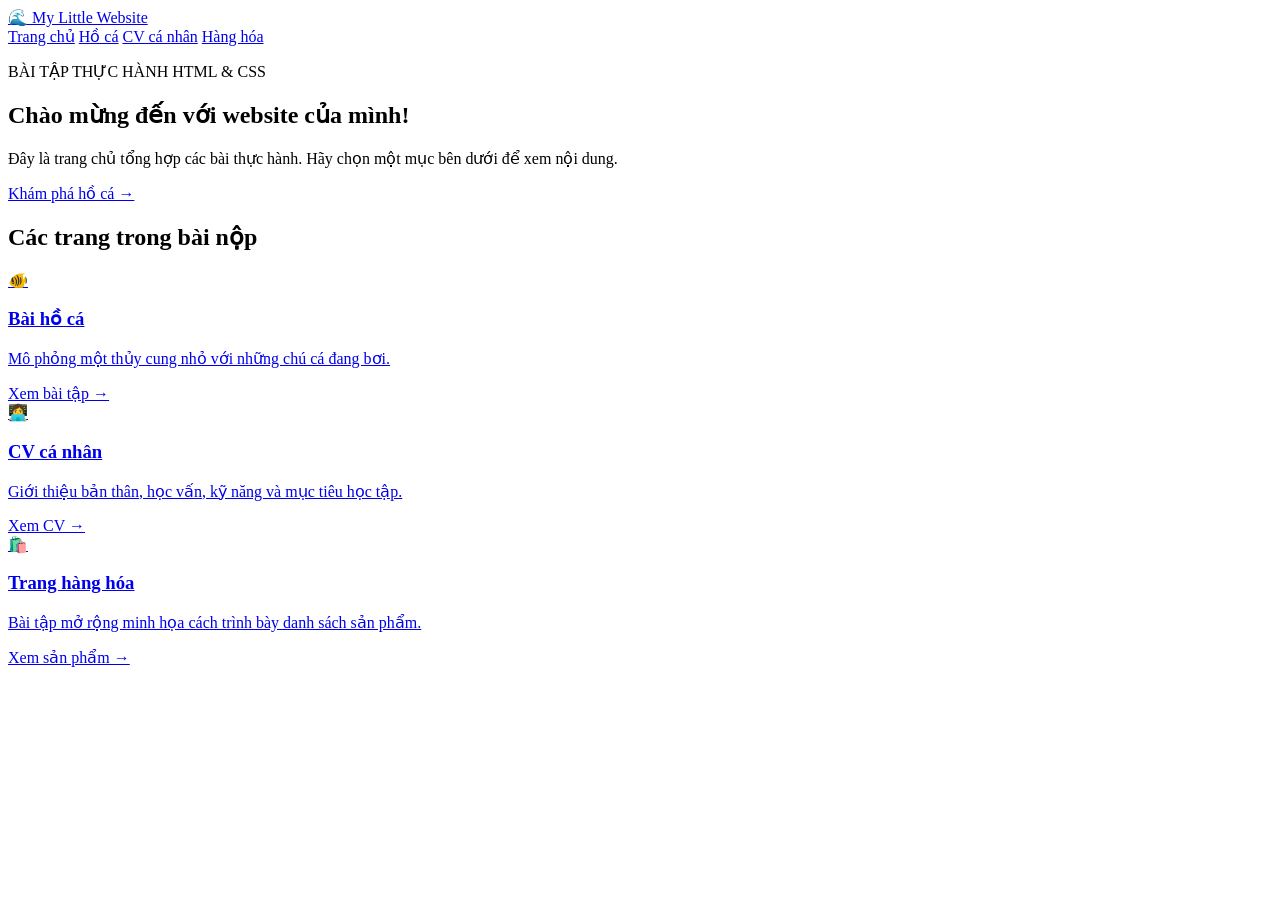
==== index.html @ 8339e743 "Add files via upload" ====
<!DOCTYPE html>
<html lang="vi">
<head>
  <meta charset="UTF-8">
  <meta name="viewport" content="width=device-width, initial-scale=1.0">
  <title>Website cá nhân | Trang chủ</title>
  <link rel="stylesheet" href="css/style.css">
</head>
<body>
  <header class="site-header">
    <a class="brand" href="index.html">🌊 My Little Website</a>
    <nav aria-label="Điều hướng chính">
      <a class="active" href="index.html">Trang chủ</a>
      <a href="aquarium.html">Hồ cá</a>
      <a href="cv.html">CV cá nhân</a>
      <a href="products.html">Hàng hóa</a>
    </nav>
  </header>

  <main>
    <section class="hero">
      <p class="eyebrow">BÀI TẬP THỰC HÀNH HTML & CSS</p>
      <h1>Chào mừng đến với website của mình!</h1>
      <p>Đây là trang chủ tổng hợp các bài thực hành. Hãy chọn một mục bên dưới để xem nội dung.</p>
      <a class="button" href="aquarium.html">Khám phá hồ cá →</a>
    </section>

    <section class="section">
      <h2>Các trang trong bài nộp</h2>
      <div class="card-grid">
        <a class="card" href="aquarium.html">
          <div class="card-icon">🐠</div><h3>Bài hồ cá</h3>
          <p>Mô phỏng một thủy cung nhỏ với những chú cá đang bơi.</p>
          <span class="card-link">Xem bài tập →</span>
        </a>
        <a class="card" href="cv.html">
          <div class="card-icon">👩‍💻</div><h3>CV cá nhân</h3>
          <p>Giới thiệu bản thân, học vấn, kỹ năng và mục tiêu học tập.</p>
          <span class="card-link">Xem CV →</span>
        </a>
        <a class="card" href="products.html">
          <div class="card-icon">🛍️</div><h3>Trang hàng hóa</h3>
          <p>Bài tập mở rộng minh họa cách trình bày danh sách sản phẩm.</p>
          <span class="card-link">Xem sản phẩm →</span>
        </a>
      </div>
    </section>
  </main>
</body>
</html>
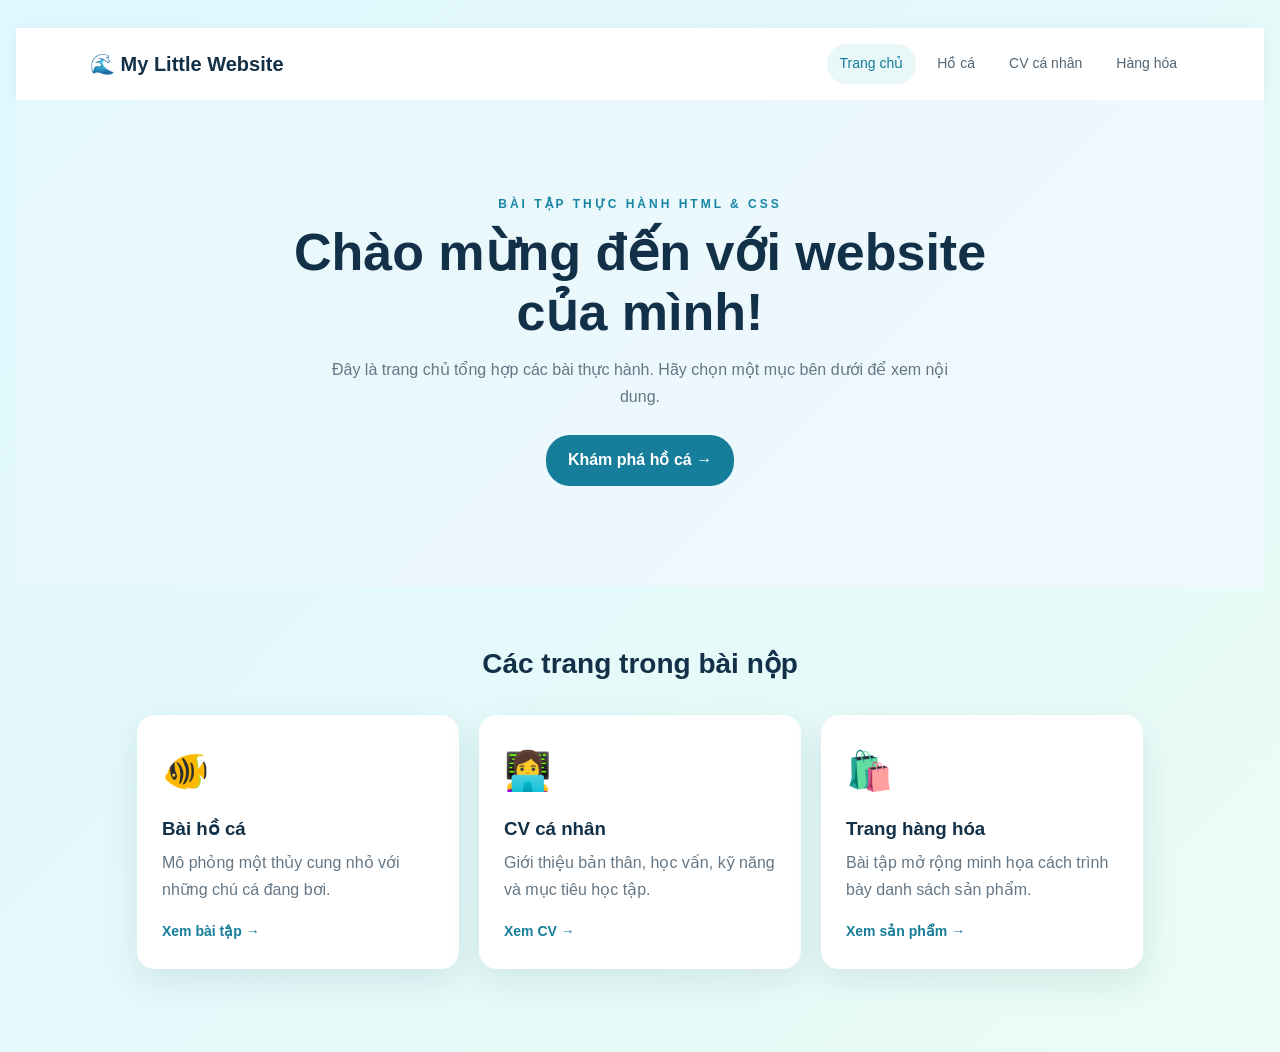
==== commit 3363b399: "Update index.html" ====
--- a/index.html
+++ b/index.html
@@ -4,7 +4,7 @@
   <meta charset="UTF-8">
   <meta name="viewport" content="width=device-width, initial-scale=1.0">
   <title>Website cá nhân | Trang chủ</title>
-  <link rel="stylesheet" href="css/style.css">
+  <link rel="stylesheet" href="style.css">
 </head>
 <body>
   <header class="site-header">
--- a/style.css
+++ b/style.css
@@ -0,0 +1,206 @@
+:root{--navy:#123047;--blue:#167d9a;--aqua:#e8f7f8;--ink:#263746;--muted:#657786;--white:#fff;--shadow:0 12px 35px rgba(20,60,80,.10)}
+*{box-sizing:border-box}body{margin:0;font-family:Arial,Helvetica,sans-serif;color:var(--ink);background:#f6fafb;line-height:1.65}
+.site-header{min-height:72px;padding:14px max(5%,calc((100% - 1100px)/2));display:flex;align-items:center;justify-content:space-between;gap:20px;background:#fff;box-shadow:0 2px 15px rgba(0,0,0,.05);flex-wrap:wrap}
+.brand{font-size:20px;font-weight:800;color:var(--navy);text-decoration:none}.site-header nav{display:flex;gap:8px;flex-wrap:wrap}.site-header nav a{padding:8px 13px;border-radius:20px;color:#526574;text-decoration:none;font-size:14px}.site-header nav a:hover,.site-header nav a.active{background:var(--aqua);color:var(--blue)}
+.hero{padding:95px 20px 100px;text-align:center;background:linear-gradient(135deg,#e5f8fa,#f2f8ff)}.hero h1{max-width:760px;margin:8px auto 15px;color:var(--navy);font-size:clamp(32px,5vw,52px);line-height:1.15}.hero>p:not(.eyebrow){max-width:620px;margin:0 auto 25px;color:var(--muted)}
+.eyebrow{font-size:12px;letter-spacing:2px;font-weight:800;color:var(--blue)}.button{display:inline-block;padding:12px 22px;border-radius:24px;background:var(--blue);color:white;text-decoration:none;font-weight:700}.button:hover{background:var(--navy)}
+.section,.page-wrap{max-width:1050px;margin:auto;padding:55px 22px}.section h2{font-size:28px;color:var(--navy);text-align:center;margin:0 0 28px}.card-grid,.product-grid{display:grid;grid-template-columns:repeat(3,1fr);gap:20px}.card{display:block;padding:25px;background:white;border-radius:18px;text-decoration:none;color:inherit;box-shadow:var(--shadow);transition:transform .2s}.card:hover,.product:hover{transform:translateY(-4px)}.card-icon{font-size:38px}.card h3{margin:12px 0 5px;color:var(--navy)}.card p{color:var(--muted);margin:0 0 15px}.card-link{font-weight:700;color:var(--blue);font-size:14px}
+footer{text-align:center;padding:24px;color:#80909b;font-size:13px;background:#fff}.page-heading{text-align:center;margin:8px 0 35px}.page-heading h1{font-size:clamp(32px,5vw,44px);color:var(--navy);margin:5px}.page-heading p:last-child{color:var(--muted)}
+.aquarium{height:420px;max-width:900px;margin:auto;position:relative;overflow:hidden;border:9px solid #b9e3e8;border-radius:24px;background:linear-gradient(#78cfe0 0%,#1685ad 58%,#07506f 100%);box-shadow:var(--shadow),inset 0 0 45px rgba(0,40,70,.25)}
+.sunlight{position:absolute;top:-80px;left:18%;width:240px;height:400px;background:rgba(255,255,220,.14);transform:rotate(22deg);filter:blur(20px)}
+.fish{position:absolute;width:85px;height:46px;border-radius:55% 48% 48% 55%;background:#ffb347;animation:swim 11s linear infinite;z-index:2;box-shadow:inset -8px -5px rgba(0,0,0,.08)}
+.fish:before{content:"";position:absolute;right:-22px;top:8px;border-left:28px solid #ffb347;border-top:15px solid transparent;border-bottom:15px solid transparent}
+.fish:after{content:"";position:absolute;right:15px;top:12px;width:7px;height:7px;border-radius:50%;background:#173b50;box-shadow:1px 1px 0 white}
+.fish span{position:absolute;left:28px;top:-7px;width:25px;height:60px;border-radius:50%;background:rgba(255,255,255,.18);transform:rotate(25deg)}
+.fish-one{top:85px;left:-110px}.fish-two{top:190px;left:-130px;transform:scale(.72);background:#f47f72;animation-delay:-3s;animation-duration:14s}.fish-two:before{border-left-color:#f47f72}.fish-three{top:275px;left:-120px;transform:scale(.9);background:#ffe17a;animation-delay:-7s;animation-duration:12s}.fish-three:before{border-left-color:#ffe17a}.fish-four{top:130px;left:-100px;transform:scale(.55);background:#b5a0ed;animation-delay:-5s;animation-duration:16s}.fish-four:before{border-left-color:#b5a0ed}
+@keyframes swim{0%{left:-120px}48%{left:75%}50%{left:78%;transform:scaleX(-1)}98%{left:-100px;transform:scaleX(-1)}100%{left:-120px}}
+.bubble{position:absolute;bottom:-25px;width:12px;height:12px;border:2px solid rgba(255,255,255,.65);border-radius:50%;animation:rise 8s infinite}.b1{left:15%;animation-delay:0s}.b2{left:28%;animation-delay:3s;width:8px;height:8px}.b3{left:50%;animation-delay:1s}.b4{left:68%;animation-delay:5s;width:7px;height:7px}.b5{left:83%;animation-delay:2s}.b6{left:92%;animation-delay:4s}
+@keyframes rise{0%{bottom:-25px;opacity:0}20%{opacity:.8}100%{bottom:100%;opacity:0}}
+.sand{position:absolute;bottom:0;width:100%;height:48px;background:linear-gradient(#e8d59a,#c9a96c)}.plant{position:absolute;bottom:36px;width:12px;height:100px;background:#2b986f;border-radius:100% 0 100% 0;transform-origin:bottom;z-index:3}.plant:before,.plant:after{content:"";position:absolute;width:18px;height:65px;background:#42b77c;border-radius:100% 0 100% 0;bottom:25px;left:-12px;transform:rotate(-25deg)}.plant:after{left:7px;bottom:50px;transform:rotate(25deg)}.plant-one{left:12%;height:110px}.plant-two{left:88%;height:125px;transform:scale(.9)}.plant-three{left:78%;height:75px;transform:scale(.7)}.stone{position:absolute;bottom:28px;background:#81949a;border-radius:60% 60% 15% 15%;z-index:4}.stone-one{left:36%;width:55px;height:25px}.stone-two{left:45%;width:38px;height:18px}.stone-three{left:61%;width:65px;height:28px}
+.note{max-width:900px;margin:18px auto;color:var(--muted);font-size:14px}.back-link{display:inline-block;margin:25px 0;color:var(--blue);font-weight:700;text-decoration:none}
+.cv{display:grid;grid-template-columns:300px 1fr;background:white;max-width:900px;margin:auto;box-shadow:var(--shadow);border-radius:18px;overflow:hidden}.cv-side{padding:30px;background:#123b50;color:white}.cv-side h2{font-size:20px;line-height:1.3}.cv-side h3{font-size:13px;letter-spacing:1.5px;margin-top:25px}.cv-side p{font-size:14px;margin:8px 0}.cv-side hr{border:0;border-top:1px solid #ffffff45}.avatar{width:105px;height:105px;border-radius:50%;background:#d8f1f1;display:grid;place-items:center;font-size:55px;margin:0 auto 18px}.cv-side .avatar+h2,.cv-role{text-align:center}.cv-role{color:#b9dce4}.skill{height:7px;background:#ffffff40;border-radius:9px;overflow:hidden}.skill i{display:block;height:100%;background:#79d4d0;border-radius:9px}.cv-main{padding:35px 40px}.cv-main section{margin-bottom:25px}.cv-main h2{color:var(--blue);font-size:21px;border-bottom:2px solid #e3f0f2;padding-bottom:8px}.cv-main h3{margin-bottom:0;color:var(--navy)}.muted{color:#82919a;font-size:13px;margin-top:3px}
+.product{background:white;padding:25px;border-radius:18px;box-shadow:var(--shadow);transition:transform .2s}.product-art{height:130px;border-radius:13px;background:var(--aqua);display:grid;place-items:center;font-size:65px}.product h2{color:var(--navy);font-size:20px}.product p{color:var(--muted);min-height:48px}.product strong{color:var(--blue)}
+@media(max-width:700px){.site-header{justify-content:center}.site-header nav{justify-content:center}.card-grid,.product-grid{grid-template-columns:1fr}.cv{grid-template-columns:1fr}.cv-main{padding:25px}.aquarium{height:340px}.hero{padding:70px 20px}}
+
+.real-aquarium{height:440px;max-width:900px;margin:auto;position:relative;overflow:hidden;border:9px solid #b9e3e8;border-radius:24px;background:linear-gradient(180deg,#9be5ed 0%,#38b6d0 35%,#087ca7 72%,#07506f 100%);box-shadow:var(--shadow),inset 0 0 45px rgba(0,40,70,.25)}
+.water-light{position:absolute;inset:0;background:linear-gradient(115deg,transparent 10%,rgba(255,255,255,.17) 28%,transparent 43%,rgba(255,255,255,.1) 60%,transparent 75%);animation:water-shimmer 7s ease-in-out infinite alternate}
+@keyframes water-shimmer{from{transform:translateX(-8%);opacity:.5}to{transform:translateX(8%);opacity:1}}
+.real-aquarium img{position:absolute;height:auto;object-fit:contain}
+.faint-school{width:190px;top:55px;left:38%;opacity:.48;animation:school-drift 19s linear infinite}
+.gold-school{width:135px;top:175px;left:8%;animation:school-drift 15s linear infinite}
+@keyframes school-drift{0%{transform:translateX(-30px)}50%{transform:translateX(500px)}100%{transform:translateX(-30px) scaleX(-1)}}
+.shark{width:235px;top:38px;right:-250px;animation:shark-swim 20s linear infinite}
+@keyframes shark-swim{0%{right:-250px;transform:scaleX(1)}45%{right:70%;transform:scaleX(1)}50%{right:70%;transform:scaleX(-1)}95%{right:-250px;transform:scaleX(-1)}100%{right:-250px;transform:scaleX(1)}}
+.turtle{width:150px;top:255px;right:8%;animation:turtle-float 6s ease-in-out infinite}
+@keyframes turtle-float{0%,100%{transform:translateY(0) rotate(-3deg)}50%{transform:translateY(-18px) rotate(4deg)}}
+.diver-animation{position:absolute;width:220px;height:110px;top:145px;left:38%;animation:diver-drift 12s ease-in-out infinite}
+.diver-animation img{width:100%;top:0;left:0;animation:diver-frame 1.2s steps(1) infinite}
+.diver-animation img:nth-child(2){animation-delay:.4s}.diver-animation img:nth-child(3){animation-delay:.8s}
+@keyframes diver-frame{0%,32%{opacity:1}33%,100%{opacity:0}}
+@keyframes diver-drift{0%,100%{transform:translate(0,0)}50%{transform:translate(65px,-14px)}}
+.air{position:absolute;bottom:95px;width:10px;height:10px;border:2px solid rgba(255,255,255,.7);border-radius:50%;animation:bubble-rise 6s linear infinite}.air-a{left:35%;animation-delay:0s}.air-b{left:42%;width:7px;height:7px;animation-delay:2s}.air-c{left:57%;width:13px;height:13px;animation-delay:3.5s}
+@keyframes bubble-rise{0%{transform:translateY(0);opacity:0}20%{opacity:.8}100%{transform:translateY(-300px);opacity:0}}
+.seabed{position:absolute;bottom:0;width:100%;height:43px;background:linear-gradient(#e9d49a,#b99a61);display:flex;align-items:flex-start;justify-content:space-around;padding:0 10%}.seabed span{display:block;width:36px;height:17px;margin-top:-9px;background:#8b9b9c;border-radius:70% 70% 25% 25%}.seabed span:nth-child(2){width:23px;height:12px}.seabed span:nth-child(3){width:45px;height:20px}.seabed span:nth-child(4){width:28px;height:14px}
+.seaweed{position:absolute;bottom:30px;width:13px;height:95px;background:#21966c;border-radius:100% 0 100% 0;transform-origin:bottom;z-index:2;animation:weed-sway 3s ease-in-out infinite alternate}.seaweed:before,.seaweed:after{content:"";position:absolute;width:16px;height:55px;background:#35b47b;border-radius:100% 0 100% 0;bottom:20px;left:-11px;transform:rotate(-28deg)}.seaweed:after{left:8px;bottom:43px;transform:rotate(28deg)}.seaweed-a{left:5%;height:105px}.seaweed-b{left:22%;height:65px;animation-delay:-1s}.seaweed-c{right:4%;height:115px;animation-delay:-2s}
+@keyframes weed-sway{to{transform:rotate(9deg)}}
+.aquarium-caption{display:flex;justify-content:center;gap:12px;flex-wrap:wrap;margin:18px auto}.aquarium-caption span{background:#e7f6f7;color:#23657a;padding:7px 13px;border-radius:20px;font-size:13px;font-weight:700}
+@media(max-width:700px){.real-aquarium{height:350px}.gold-school{width:95px}.shark{width:155px}.turtle{width:100px;top:220px}.diver-animation{width:150px;left:32%;top:135px}.faint-school{width:130px}.seaweed{transform:scale(.75);transform-origin:bottom}}
+
+.ocean-scene{height:480px;max-width:930px;margin:auto;position:relative;overflow:hidden;border:8px solid #b8e3e8;border-radius:24px;background:linear-gradient(180deg,#8bd8e8 0%,#2698bd 48%,#075273 100%);box-shadow:0 14px 38px rgba(20,60,80,.16),inset 0 0 55px rgba(0,35,65,.2)}
+.ocean-light{position:absolute;inset:0;background:linear-gradient(112deg,rgba(255,255,220,.28),transparent 35%,transparent 70%,rgba(255,255,255,.08));pointer-events:none}
+.ocean-floor{position:absolute;bottom:0;left:0;width:100%;height:48px;background:linear-gradient(#e8d7a2,#c2a66c);z-index:1}
+.ocean-img{position:absolute;display:block;height:auto;object-fit:contain;z-index:2}
+.diver{width:190px;left:-220px;top:95px;animation:diverDrift 22s linear infinite}
+.diver-a{top:92px;animation-delay:0s}.diver-b{top:205px;transform:scale(.76);animation-delay:-8s;animation-duration:25s}.diver-c{top:28px;transform:scale(.58);animation-delay:-15s;animation-duration:27s}
+.fish-school{width:125px;top:245px;left:42%;animation:fishWiggle 7s ease-in-out infinite}
+.faint-school{width:210px;top:65px;right:-230px;opacity:.62;animation:schoolPass 20s linear infinite}
+.shark{width:190px;top:275px;right:-230px;animation:sharkPass 24s linear infinite;z-index:3}
+.turtle{width:145px;top:170px;left:-180px;animation:turtlePass 28s linear infinite;z-index:3}
+@keyframes diverDrift{0%{left:-230px}45%{left:45%}100%{left:105%}}
+@keyframes fishWiggle{0%,100%{transform:translate(0,0)}50%{transform:translate(45px,-16px)}}
+@keyframes schoolPass{0%{right:-230px}100%{right:105%}}
+@keyframes sharkPass{0%{right:-230px}100%{right:110%}}
+@keyframes turtlePass{0%{left:-180px}100%{left:110%}}
+.seaweed{position:absolute;bottom:35px;width:13px;height:95px;border-radius:100% 0 100% 0;background:#2d9b70;transform-origin:bottom;z-index:2}.seaweed:before,.seaweed:after{content:"";position:absolute;bottom:22px;width:18px;height:55px;background:#45b77c;border-radius:100% 0 100% 0}.seaweed:before{left:-12px;transform:rotate(-28deg)}.seaweed:after{left:8px;bottom:48px;transform:rotate(28deg)}
+.seaweed-one{left:8%;height:100px}.seaweed-two{left:88%;height:125px;transform:scale(.9)}.seaweed-three{left:78%;height:70px;transform:scale(.72)}
+.sea-bubble{position:absolute;bottom:-20px;width:12px;height:12px;border:2px solid rgba(255,255,255,.7);border-radius:50%;animation:bubbleUp 8s infinite;z-index:2}.bubble-one{left:18%}.bubble-two{left:33%;animation-delay:2s;width:8px;height:8px}.bubble-three{left:61%;animation-delay:4s}.bubble-four{left:75%;animation-delay:1s;width:7px;height:7px}.bubble-five{left:91%;animation-delay:3s}
+@keyframes bubbleUp{0%{bottom:-20px;opacity:0}20%{opacity:.9}100%{bottom:100%;opacity:0}}
+.ocean-caption{display:flex;justify-content:center;gap:22px;flex-wrap:wrap;margin:18px auto;color:#386174;font-size:14px}.ocean-caption span{background:#e8f7f8;border-radius:18px;padding:7px 13px}
+@media(max-width:700px){.ocean-scene{height:370px}.diver{width:145px}.shark{width:145px}.turtle{width:110px}.fish-school{width:100px}.faint-school{width:160px}}
+.avatar {
+    width: 180px;
+    height: 180px;
+    border-radius: 50%;
+    overflow: hidden;
+    margin: 0 auto 25px;
+    border: 5px solid white;
+}
+
+.avatar img {
+    width: 100%;
+    height: 100%;
+    object-fit: cover;
+    display: block;
+}
+* { box-sizing: border-box; }
+:root { font-family: Arial, Helvetica, sans-serif; color: #12344a; }
+body {
+  margin: 0; min-height: 100vh; padding: 28px 16px;
+  background: linear-gradient(135deg, #dff7ff, #eafcf5);
+}
+.page { width: min(1100px, 100%); margin: auto; }
+.topbar {
+  display: flex; justify-content: space-between; align-items: center;
+  gap: 20px; flex-wrap: wrap; margin-bottom: 18px;
+}
+.eyebrow { margin: 0 0 6px; color: #1685a5; font-size: 12px; font-weight: 800; letter-spacing: 3px; }
+h1 { margin: 0; color: #075477; font-size: clamp(28px, 4vw, 42px); }
+.subtitle { margin: 7px 0 0; color: #47788b; }
+.controls { display: flex; gap: 9px; flex-wrap: wrap; }
+button {
+  border: 0; border-radius: 999px; padding: 11px 16px; cursor: pointer;
+  color: white; background: #087da5; font-weight: 700;
+  box-shadow: 0 4px 12px #07547725; transition: transform .2s, background .2s;
+}
+button:hover { transform: translateY(-2px); background: #075477; }
+.aquarium {
+  height: min(610px, 67vw); min-height: 430px; position: relative; overflow: hidden;
+  border: 9px solid #fff; border-radius: 24px;
+  background: linear-gradient(#58c8e8 0%, #1598c5 48%, #075b91 100%);
+  box-shadow: 0 18px 45px #07547730; isolation: isolate;
+  transition: background 1s;
+}
+.aquarium.scene-two { background: linear-gradient(#f5c6a4 0%, #e58f82 45%, #385d86 100%); }
+.aquarium.scene-three { background: linear-gradient(#183e71 0%, #075a87 50%, #073b65 100%); }
+.sunlight {
+  position: absolute; width: 42%; height: 120%; top: -35%; left: 15%;
+  background: linear-gradient(105deg, #fff8 0%, #fff2 45%, transparent 70%);
+  transform: rotate(10deg); filter: blur(13px); z-index: -0;
+}
+.water-shine { position: absolute; width: 220px; height: 35px; border-radius: 50%; background: #d8ffff35; filter: blur(10px); }
+.shine-one { top: 17%; left: 40%; transform: rotate(-12deg); }
+.shine-two { top: 44%; left: 8%; transform: rotate(9deg); }
+.creature, .school { position: absolute; z-index: 3; }
+.creature img { display: block; width: 100%; height: auto; }
+.shark { width: 165px; left: -220px; top: 22%; animation: sharkSwim 12s linear infinite; }
+.turtle { width: 150px; left: -150px; top: 55%; animation: turtleSwim 22s linear infinite; animation-delay: 2s; }
+.diver { width: 150px; }
+.diver-one { left: 8%; top: 62%; animation: diverOne 16s ease-in-out infinite; }
+.diver-two { left: 62%; top: 36%; animation: diverTwo 19s ease-in-out infinite; }
+.diver-three { left: 32%; top: 73%; animation: diverThree 21s ease-in-out infinite; }
+.school { display: flex; align-items: center; gap: 2px; width: 125px; }
+.school img { width: 100%; height: auto; }
+.gold-school { width: 110px; }
+.school-a { left: -150px; top: 42%; animation: fishSchool 10s linear infinite; }
+.school-b { right: -150px; top: 67%; transform: scaleX(-1); animation: fishSchoolBack 14s linear infinite; }
+.bubble {
+  position: absolute; bottom: 7%; width: 13px; height: 13px; border: 2px solid #e4ffffb8;
+  border-radius: 50%; background: #d9ffff30; animation: rise 7s linear infinite; z-index: 2;
+}
+.b1 { left: 12%; animation-delay: 0s; }.b2 { left: 24%; width: 8px; height: 8px; animation-delay: 2s; }
+.b3 { left: 43%; animation-delay: 4s; }.b4 { left: 58%; width: 18px; height: 18px; animation-delay: 1s; }
+.b5 { left: 74%; animation-delay: 3s; }.b6 { left: 88%; width: 9px; height: 9px; animation-delay: 5s; }
+.b7 { left: 35%; width: 6px; height: 6px; animation-delay: 5.5s; }.b8 { left: 67%; animation-delay: 6s; }
+.seaweed {
+  position: absolute; bottom: 24px; width: 24px; height: 105px; z-index: 4;
+  border-radius: 100% 0 100% 0; background: linear-gradient(90deg, #087a60, #39c58c);
+  transform-origin: bottom; animation: sway 3s ease-in-out infinite alternate;
+}
+.weed-one { left: 8%; }.weed-two { left: 15%; height: 75px; animation-delay: .7s; }
+.weed-three { right: 11%; height: 125px; animation-delay: 1.1s; }
+.sand { position: absolute; bottom: 0; height: 42px; width: 100%; background: linear-gradient(#e7d69c, #c6a96e); z-index: 1; }
+.ground-stone { position: absolute; bottom: 28px; width: 34px; height: 17px; border-radius: 50%; background: #718b8b; z-index: 2; }
+.stone-one { left: 28%; }.stone-two { left: 54%; width: 22px; }.stone-three { right: 25%; width: 45px; }
+.caption {
+  position: absolute; right: 18px; bottom: 52px; z-index: 5; color: #fff;
+  font-weight: 700; text-shadow: 0 2px 5px #003b60; font-size: 14px;
+}
+footer { text-align: center; color: #578195; padding: 15px; font-size: 13px; }
+.paused * { animation-play-state: paused !important; }
+
+@keyframes sharkSwim {
+  0% { left: -220px; top: 22%; transform: scaleX(1); }
+  48% { left: calc(100% + 20px); top: 12%; transform: scaleX(1); }
+  50% { left: calc(100% + 20px); top: 12%; transform: scaleX(-1); }
+  100% { left: -220px; top: 22%; transform: scaleX(-1); }
+}
+@keyframes turtleSwim {
+  0% { left: -150px; top: 55%; transform: scaleX(1); }
+  48% { left: calc(100% + 10px); top: 48%; transform: scaleX(1); }
+  50% { left: calc(100% + 10px); top: 48%; transform: scaleX(-1); }
+  100% { left: -150px; top: 55%; transform: scaleX(-1); }
+}
+@keyframes diverOne {
+  0%,100% { transform: translate(0, 0) rotate(-4deg); }
+  25% { transform: translate(170px, -35px) rotate(3deg); }
+  55% { transform: translate(310px, -5px) rotate(-3deg); }
+  80% { transform: translate(120px, 18px) rotate(4deg); }
+}
+@keyframes diverTwo {
+  0%,100% { transform: translate(0, 0) scaleX(1); }
+  50% { transform: translate(-300px, 55px) scaleX(-1); }
+}
+@keyframes diverThree {
+  0%,100% { transform: translate(0, 0); }
+  40% { transform: translate(210px, -85px); }
+  75% { transform: translate(350px, -35px); }
+}
+@keyframes fishSchool {
+  from { left: -150px; } to { left: calc(100% + 20px); }
+}
+@keyframes fishSchoolBack {
+  from { right: -150px; } to { right: calc(100% + 20px); }
+}
+@keyframes rise {
+  0% { transform: translateY(0) scale(.7); opacity: 0; }
+  15% { opacity: .8; } 100% { transform: translateY(-570px) scale(1.2); opacity: 0; }
+}
+@keyframes sway { from { transform: rotate(-9deg); } to { transform: rotate(10deg); } }
+
+@media (max-width: 650px) {
+  body { padding: 16px 10px; }
+  .aquarium { min-height: 470px; height: 68vh; }
+  .shark { width: 125px; }.turtle { width: 115px; }
+  .diver { width: 115px; }.caption { font-size: 11px; }
+  button { padding: 9px 12px; font-size: 12px; }
+}
